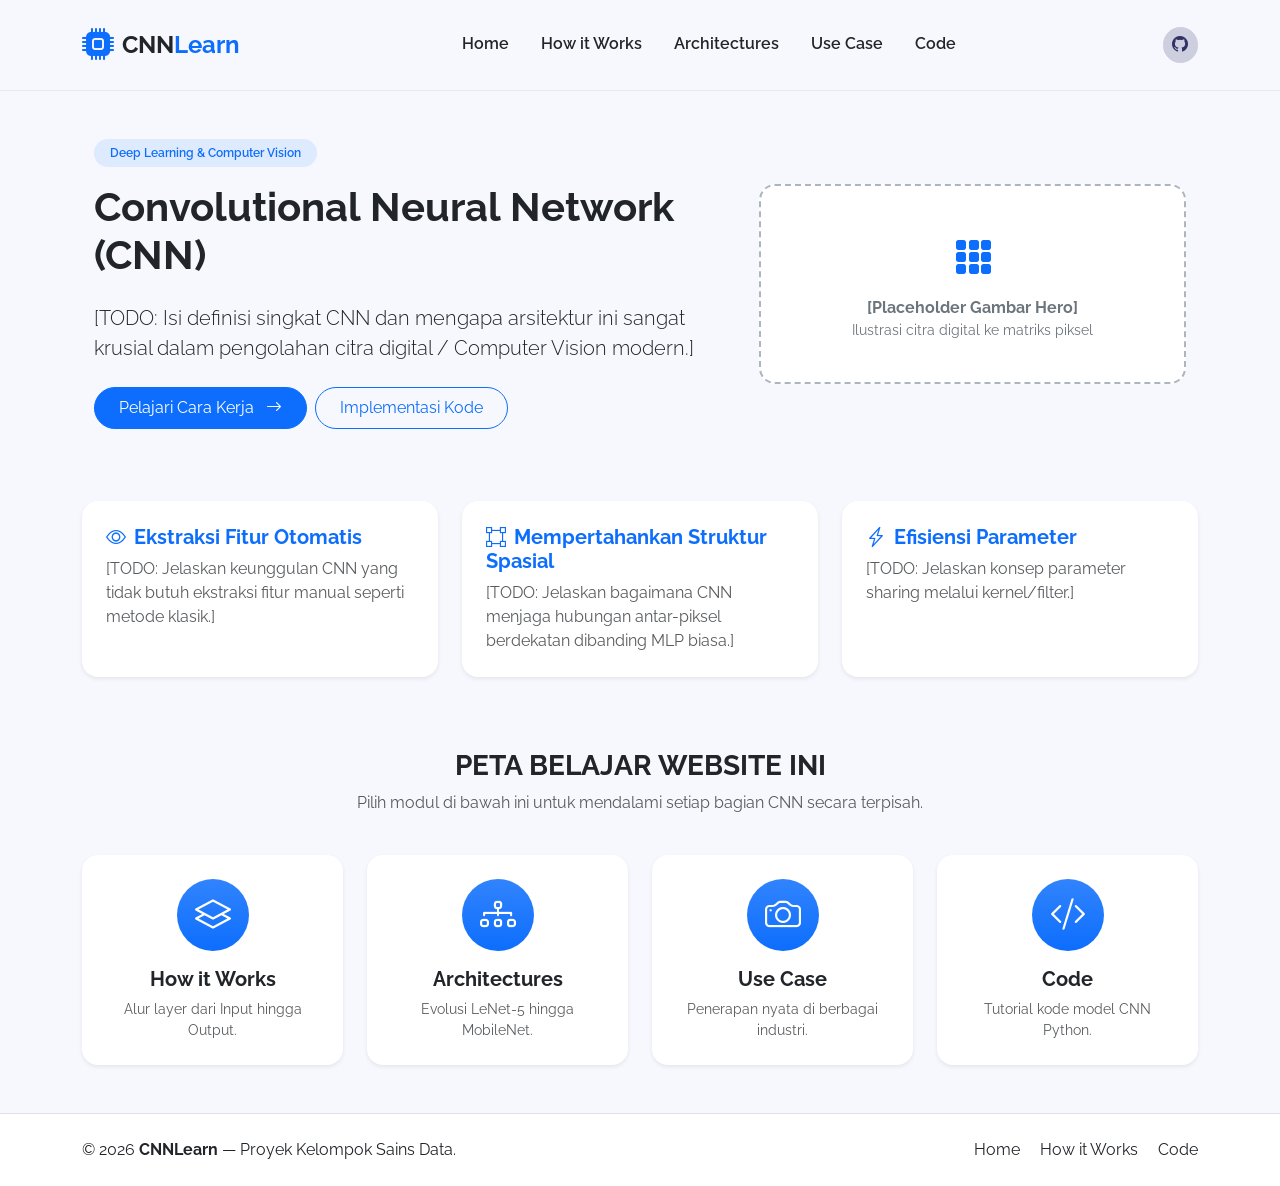
==== index.html @ b04a5b9d "update template" ====
<!doctype html>
<html lang="id" class="h-100">

<head>
    <meta charset="utf-8">
    <meta name="viewport" content="width=device-width, initial-scale=1, shrink-to-fit=no">
    <title>Home | Pengenalan CNN</title>
    <link href="https://cdn.jsdelivr.net/npm/bootstrap@5.2.3/dist/css/bootstrap.min.css" rel="stylesheet">
    <link rel="stylesheet" href="https://cdn.jsdelivr.net/npm/bootstrap-icons@1.10.2/font/bootstrap-icons.css">
    <link href="https://fonts.googleapis.com/css?family=Raleway:300,400,500,600,700,800&display=swap" rel="stylesheet">
    <link rel="stylesheet" href="assets/css/style.css">
</head>

<body class="d-flex flex-column h-100">
    <!-- Navbar -->
    <nav class="navbar navbar-expand-lg navbar-light py-3 bg-nav sticky-top">
        <div class="container">
            <a class="navbar-brand d-flex align-items-center" href="index.html">
                <i class="bi bi-cpu-fill text-primary fs-2 me-2"></i>
                <span class="text-body fs-4 fw-bolder">CNN<span class="text-primary">Learn</span></span>
            </a>
            <button class="navbar-toggler" type="button" data-bs-toggle="collapse"
                data-bs-target="#navbarSupportedContent">
                <span class="navbar-toggler-icon"></span>
            </button>
            <div class="collapse navbar-collapse py-3 py-lg-1" id="navbarSupportedContent">
                <ul class="navbar-nav mx-auto mb-2 mb-lg-0">
                    <li class="nav-item"><a class="nav-link mx-2" href="index.html">Home</a></li>
                    <li class="nav-item"><a class="nav-link mx-2" href="how_it_works.html">How it Works</a></li>
                    <li class="nav-item"><a class="nav-link mx-2" href="architectures.html">Architectures</a></li>
                    <li class="nav-item"><a class="nav-link mx-2" href="use_case.html">Use Case</a></li>
                    <li class="nav-item"><a class="nav-link mx-2" href="code.html">Code</a></li>
                </ul>
                <div class="d-flex mt-3 ms-2 mt-lg-0 ms-lg-0">
                    <a href="https://github.com/" target="_blank" class="btn btn-social-media"
                        title="Repository GitHub">
                        <i class="bi bi-github"></i>
                    </a>
                </div>
            </div>
        </div>
    </nav>

    <!-- Main Content -->
    <main class="flex-shrink-0">
        <!-- Hero Section -->
        <div class="container col-xxl-8 px-4 py-5">
            <div class="row flex-lg-row-reverse align-items-center g-5">
                <div class="col-lg-5">
                    <!-- TODO: Ganti div ini dengan tag <img src="assets/img/home/hero-cnn.png" class="img-fluid rounded-4 shadow-sm"> -->
                    <div class="img-placeholder bg-white">
                        <i class="bi bi-grid-3x3-gap-fill text-primary fs-1 mb-2"></i>
                        <strong>[Placeholder Gambar Hero]</strong>
                        <small>Ilustrasi citra digital ke matriks piksel</small>
                    </div>
                </div>
                <div class="col-lg-7">
                    <span
                        class="badge bg-primary bg-opacity-10 text-primary px-3 py-2 rounded-pill mb-3 fw-semibold">Deep
                        Learning & Computer Vision</span>
                    <h1 class="fw-bold lh-2 mb-4">Convolutional Neural Network (CNN)</h1>
                    <p class="lead mb-4">[TODO: Isi definisi singkat CNN dan mengapa arsitektur ini sangat krusial dalam
                        pengolahan citra digital / Computer Vision modern.]</p>
                    <div class="d-grid gap-2 d-md-flex justify-content-md-start">
                        <a href="how_it_works.html" class="btn btn-primary rounded-pill px-4 py-2">
                            Pelajari Cara Kerja <i class="bi bi-arrow-right ms-2"></i>
                        </a>
                        <a href="code.html" class="btn btn-outline-primary rounded-pill px-4 py-2">
                            Implementasi Kode
                        </a>
                    </div>
                </div>
            </div>
        </div>

        <!-- Mengapa CNN Penting -->
        <div class="container py-4">
            <div class="row g-4">
                <div class="col-md-4">
                    <div class="card h-100 border-0 rounded-4 shadow-sm p-4">
                        <h5 class="fw-bold text-primary"><i class="bi bi-eye me-2"></i>Ekstraksi Fitur Otomatis</h5>
                        <p class="text-muted mb-0">[TODO: Jelaskan keunggulan CNN yang tidak butuh ekstraksi fitur
                            manual seperti metode klasik.]</p>
                    </div>
                </div>
                <div class="col-md-4">
                    <div class="card h-100 border-0 rounded-4 shadow-sm p-4">
                        <h5 class="fw-bold text-primary"><i class="bi bi-bounding-box me-2"></i>Mempertahankan Struktur
                            Spasial</h5>
                        <p class="text-muted mb-0">[TODO: Jelaskan bagaimana CNN menjaga hubungan antar-piksel
                            berdekatan dibanding MLP biasa.]</p>
                    </div>
                </div>
                <div class="col-md-4">
                    <div class="card h-100 border-0 rounded-4 shadow-sm p-4">
                        <h5 class="fw-bold text-primary"><i class="bi bi-lightning-charge me-2"></i>Efisiensi Parameter
                        </h5>
                        <p class="text-muted mb-0">[TODO: Jelaskan konsep parameter sharing melalui kernel/filter.]</p>
                    </div>
                </div>
            </div>
        </div>

        <!-- Rangkuman Perjalanan Belajar -->
        <div class="container text-center py-5">
            <div class="row mb-4">
                <div class="col-lg-8 mx-auto">
                    <h3 class="fw-bold mb-2">PETA BELAJAR WEBSITE INI</h3>
                    <p class="text-muted">Pilih modul di bawah ini untuk mendalami setiap bagian CNN secara terpisah.
                    </p>
                </div>
            </div>
            <div class="row g-4">
                <div class="col-md-6 col-lg-3">
                    <a href="how_it_works.html" class="text-decoration-none text-dark">
                        <div class="card h-100 border-0 rounded-4 shadow-sm card-hover p-4">
                            <div class="feature-icon-1 bg-primary bg-gradient mb-3 mx-auto"><i class="bi bi-layers"></i>
                            </div>
                            <h5 class="fw-bold">How it Works</h5>
                            <p class="text-muted small mb-0">Alur layer dari Input hingga Output.</p>
                        </div>
                    </a>
                </div>
                <div class="col-md-6 col-lg-3">
                    <a href="architectures.html" class="text-decoration-none text-dark">
                        <div class="card h-100 border-0 rounded-4 shadow-sm card-hover p-4">
                            <div class="feature-icon-1 bg-primary bg-gradient mb-3 mx-auto"><i
                                    class="bi bi-diagram-3"></i></div>
                            <h5 class="fw-bold">Architectures</h5>
                            <p class="text-muted small mb-0">Evolusi LeNet-5 hingga MobileNet.</p>
                        </div>
                    </a>
                </div>
                <div class="col-md-6 col-lg-3">
                    <a href="use_case.html" class="text-decoration-none text-dark">
                        <div class="card h-100 border-0 rounded-4 shadow-sm card-hover p-4">
                            <div class="feature-icon-1 bg-primary bg-gradient mb-3 mx-auto"><i class="bi bi-camera"></i>
                            </div>
                            <h5 class="fw-bold">Use Case</h5>
                            <p class="text-muted small mb-0">Penerapan nyata di berbagai industri.</p>
                        </div>
                    </a>
                </div>
                <div class="col-md-6 col-lg-3">
                    <a href="code.html" class="text-decoration-none text-dark">
                        <div class="card h-100 border-0 rounded-4 shadow-sm card-hover p-4">
                            <div class="feature-icon-1 bg-primary bg-gradient mb-3 mx-auto"><i
                                    class="bi bi-code-slash"></i></div>
                            <h5 class="fw-bold">Code</h5>
                            <p class="text-muted small mb-0">Tutorial kode model CNN Python.</p>
                        </div>
                    </a>
                </div>
            </div>
        </div>
    </main>

    <!-- Footer -->
    <footer class="footer mt-auto py-4 bg-white border-top">
        <div class="container">
            <div class="d-flex flex-column flex-md-row align-items-center text-body">
                <div class="copyright text-center mb-2 mb-md-0">&copy; 2026 <strong>CNNLearn</strong> — Proyek Kelompok
                    Sains Data.</div>
                <div class="link ms-md-auto">
                    <a href="index.html" class="me-3 text-dark text-decoration-none">Home</a>
                    <a href="how_it_works.html" class="me-3 text-dark text-decoration-none">How it Works</a>
                    <a href="code.html" class="text-dark text-decoration-none">Code</a>
                </div>
            </div>
        </div>
    </footer>

    <script src="https://cdn.jsdelivr.net/npm/bootstrap@5.2.3/dist/js/bootstrap.bundle.min.js"></script>
</body>

</html>
---- assets/css/style.css ----
body {
  font-family: 'Raleway', sans-serif;
  background: #f6f8fd;
  color: #212529;
}

.bg-nav {
  background-color: #f6f8fd;
  border-bottom: 1px solid rgba(0, 0, 0, 0.06);
}

.hr-dotted {
  border-top: 1px dotted;
  opacity: 0.25;
}

/* Navbar Link & Indikator Halaman Aktif */
.navbar-light .navbar-nav .nav-link {
  color: #212529 !important;
  font-size: 16px;
  font-weight: 600;
  transition: all 0.3s;
  border-bottom: 2px solid transparent;
}

.navbar-light .navbar-nav .nav-link:hover,
.navbar-light .navbar-nav .nav-link.active {
  color: #0d6efd !important;
  border-bottom: 2px solid #0d6efd;
}

/* Ikon Fitur Bulat */
.feature-icon-1 {
  display: inline-flex;
  align-items: center;
  justify-content: center;
  width: 4.5rem;
  height: 4.5rem;
  font-size: 2.25rem;
  color: #fff;
  border-radius: 100%;
}

/* Step Badge untuk Halaman How it Works */
.step-number {
  width: 2.5rem;
  height: 2.5rem;
  display: inline-flex;
  align-items: center;
  justify-content: center;
  border-radius: 50%;
  font-weight: 700;
  background-color: #0d6efd;
  color: #fff;
}

/* Tombol GitHub di Navbar */
.btn-social-media {
  color: #31316a;
  background-color: #cdcfdf;
  border-color: #cdcfdf;
  width: 2.2rem;
  height: 2.2rem;
  text-align: center;
  display: inline-flex;
  align-items: center;
  justify-content: center;
  border-radius: 100%;
  transition: all 0.3s;
}

.btn-social-media:hover {
  color: #fff;
  background-color: #0d6efd;
  border-color: #0d6efd;
}

/* Hover Card */
.card-hover {
  transition: transform 0.25s ease, box-shadow 0.25s ease;
}

.card-hover:hover {
  transform: translateY(-4px);
  box-shadow: 0 0.5rem 1.25rem rgba(13, 110, 253, 0.1) !important;
}

/* Placeholder Gambar agar Rapi Sebelum Diisi */
.img-placeholder {
  background-color: #e9ecef;
  border: 2px dashed #adb5bd;
  border-radius: 1rem;
  min-height: 200px;
  display: flex;
  flex-direction: column;
  align-items: center;
  justify-content: center;
  color: #6c757d;
  padding: 1.5rem;
  text-align: center;
}

/* Blok Kode Python */
pre.code-block {
  background-color: #1e293b;
  color: #f8fafc;
  padding: 1.25rem;
  border-radius: 0.75rem;
  font-size: 0.9rem;
  overflow-x: auto;
  margin-bottom: 0;
}

/* Footer */
.footer .copyright a {
  color: #0d6efd;
  text-decoration: none;
}
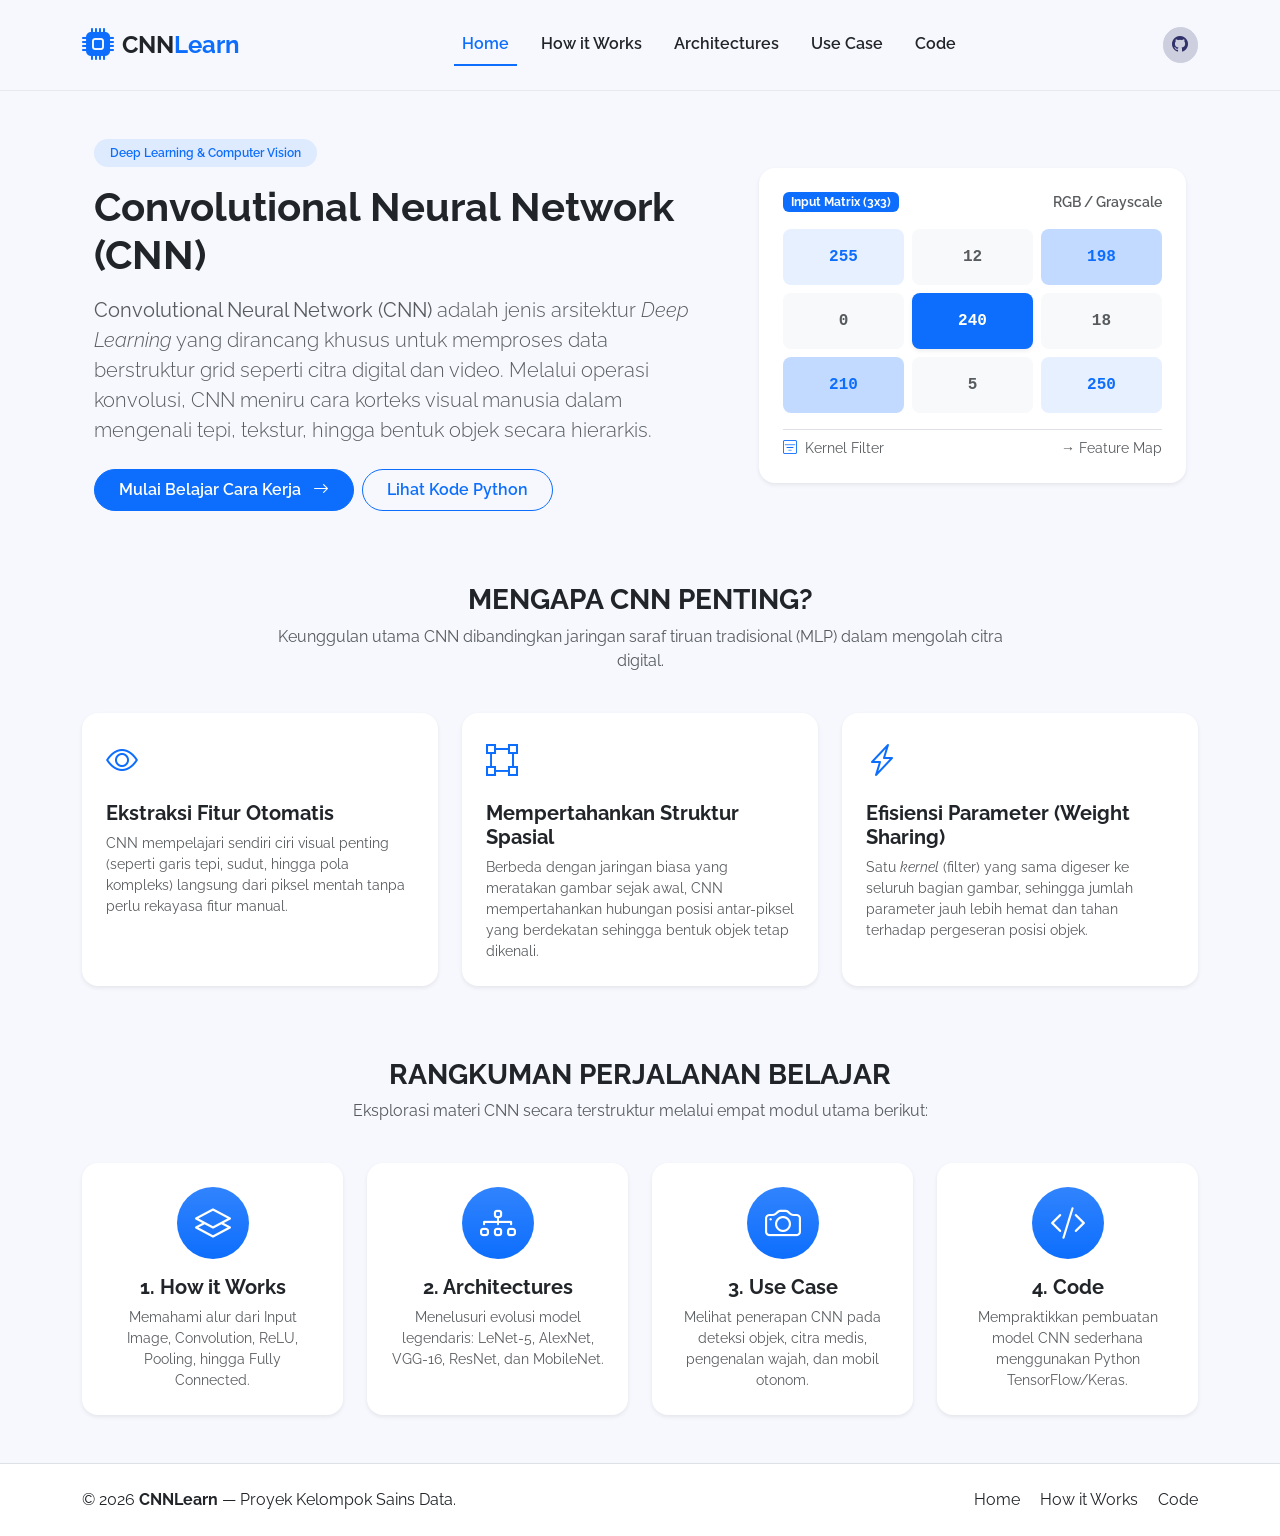
==== commit 5a38a755: "Update Isi Home & Code" ====
--- a/index.html
+++ b/index.html
@@ -4,7 +4,10 @@
 <head>
     <meta charset="utf-8">
     <meta name="viewport" content="width=device-width, initial-scale=1, shrink-to-fit=no">
+    <meta name="description" content="Media Pembelajaran Interaktif Convolutional Neural Network (CNN)">
+    <meta name="author" content="Tim Sains Data">
     <title>Home | Pengenalan CNN</title>
+
     <link href="https://cdn.jsdelivr.net/npm/bootstrap@5.2.3/dist/css/bootstrap.min.css" rel="stylesheet">
     <link rel="stylesheet" href="https://cdn.jsdelivr.net/npm/bootstrap-icons@1.10.2/font/bootstrap-icons.css">
     <link href="https://fonts.googleapis.com/css?family=Raleway:300,400,500,600,700,800&display=swap" rel="stylesheet">
@@ -19,21 +22,19 @@
                 <i class="bi bi-cpu-fill text-primary fs-2 me-2"></i>
                 <span class="text-body fs-4 fw-bolder">CNN<span class="text-primary">Learn</span></span>
             </a>
-            <button class="navbar-toggler" type="button" data-bs-toggle="collapse"
-                data-bs-target="#navbarSupportedContent">
+            <button class="navbar-toggler" type="button" data-bs-toggle="collapse" data-bs-target="#navbarSupportedContent">
                 <span class="navbar-toggler-icon"></span>
             </button>
             <div class="collapse navbar-collapse py-3 py-lg-1" id="navbarSupportedContent">
                 <ul class="navbar-nav mx-auto mb-2 mb-lg-0">
-                    <li class="nav-item"><a class="nav-link mx-2" href="index.html">Home</a></li>
+                    <li class="nav-item"><a class="nav-link mx-2 active" href="index.html">Home</a></li>
                     <li class="nav-item"><a class="nav-link mx-2" href="how_it_works.html">How it Works</a></li>
                     <li class="nav-item"><a class="nav-link mx-2" href="architectures.html">Architectures</a></li>
                     <li class="nav-item"><a class="nav-link mx-2" href="use_case.html">Use Case</a></li>
                     <li class="nav-item"><a class="nav-link mx-2" href="code.html">Code</a></li>
                 </ul>
                 <div class="d-flex mt-3 ms-2 mt-lg-0 ms-lg-0">
-                    <a href="https://github.com/" target="_blank" class="btn btn-social-media"
-                        title="Repository GitHub">
+                    <a href="https://github.com/Nata5376/Belajar_Project_Remote_K.05" target="_blank" class="btn btn-social-media" title="Repository GitHub">
                         <i class="bi bi-github"></i>
                     </a>
                 </div>
@@ -43,111 +44,144 @@
 
     <!-- Main Content -->
     <main class="flex-shrink-0">
-        <!-- Hero Section -->
-        <div class="container col-xxl-8 px-4 py-5">
+        <!-- 1. Hero Section -->
+        <div class="container col-xxl-9 px-4 py-5">
             <div class="row flex-lg-row-reverse align-items-center g-5">
+                <!-- Ilustrasi Matriks Piksel (Siap Tampil Tanpa File Gambar Eksternal) -->
                 <div class="col-lg-5">
-                    <!-- TODO: Ganti div ini dengan tag <img src="assets/img/home/hero-cnn.png" class="img-fluid rounded-4 shadow-sm"> -->
-                    <div class="img-placeholder bg-white">
-                        <i class="bi bi-grid-3x3-gap-fill text-primary fs-1 mb-2"></i>
-                        <strong>[Placeholder Gambar Hero]</strong>
-                        <small>Ilustrasi citra digital ke matriks piksel</small>
-                    </div>
-                </div>
+                    <div class="card border-0 rounded-4 shadow-sm p-4 bg-white">
+                        <div class="d-flex justify-content-between align-items-center mb-3">
+                            <span class="badge bg-primary">Input Matrix (3x3)</span>
+                            <span class="text-muted small fw-semibold">RGB / Grayscale</span>
+                        </div>
+                        <div class="row g-2 text-center fw-bold font-monospace">
+                            <div class="col-4"><div class="p-3 rounded-3 bg-primary bg-opacity-10 text-primary">255</div></div>
+                            <div class="col-4"><div class="p-3 rounded-3 bg-light text-muted">12</div></div>
+                            <div class="col-4"><div class="p-3 rounded-3 bg-primary bg-opacity-25 text-primary">198</div></div>
+                            <div class="col-4"><div class="p-3 rounded-3 bg-light text-muted">0</div></div>
+                            <div class="col-4"><div class="p-3 rounded-3 bg-primary text-white shadow-sm">240</div></div>
+                            <div class="col-4"><div class="p-3 rounded-3 bg-light text-muted">18</div></div>
+                            <div class="col-4"><div class="p-3 rounded-3 bg-primary bg-opacity-25 text-primary">210</div></div>
+                            <div class="col-4"><div class="p-3 rounded-3 bg-light text-muted">5</div></div>
+                            <div class="col-4"><div class="p-3 rounded-3 bg-primary bg-opacity-10 text-primary">250</div></div>
+                        </div>
+                        <div class="mt-3 pt-2 border-top d-flex justify-content-between align-items-center small text-muted">
+                            <span><i class="bi bi-filter-square text-primary me-1"></i> Kernel Filter</span>
+                            <span>&rarr; Feature Map</span>
+                        </div>
+                    </div>
+                </div>
+
+                <!-- Teks Pengantar Utama -->
                 <div class="col-lg-7">
-                    <span
-                        class="badge bg-primary bg-opacity-10 text-primary px-3 py-2 rounded-pill mb-3 fw-semibold">Deep
-                        Learning & Computer Vision</span>
-                    <h1 class="fw-bold lh-2 mb-4">Convolutional Neural Network (CNN)</h1>
-                    <p class="lead mb-4">[TODO: Isi definisi singkat CNN dan mengapa arsitektur ini sangat krusial dalam
-                        pengolahan citra digital / Computer Vision modern.]</p>
+                    <span class="badge bg-primary bg-opacity-10 text-primary px-3 py-2 rounded-pill mb-3 fw-semibold">
+                        Deep Learning &amp; Computer Vision
+                    </span>
+                    <h1 class="fw-bold lh-2 mb-3">Convolutional Neural Network (CNN)</h1>
+                    <p class="lead text-muted mb-4">
+                        <strong>Convolutional Neural Network (CNN)</strong> adalah jenis arsitektur <em>Deep Learning</em> yang dirancang khusus untuk memproses data berstruktur grid seperti citra digital dan video. Melalui operasi konvolusi, CNN meniru cara korteks visual manusia dalam mengenali tepi, tekstur, hingga bentuk objek secara hierarkis.
+                    </p>
                     <div class="d-grid gap-2 d-md-flex justify-content-md-start">
-                        <a href="how_it_works.html" class="btn btn-primary rounded-pill px-4 py-2">
-                            Pelajari Cara Kerja <i class="bi bi-arrow-right ms-2"></i>
+                        <a href="how_it_works.html" class="btn btn-primary rounded-pill px-4 py-2 fw-semibold">
+                            Mulai Belajar Cara Kerja <i class="bi bi-arrow-right ms-2"></i>
                         </a>
-                        <a href="code.html" class="btn btn-outline-primary rounded-pill px-4 py-2">
-                            Implementasi Kode
+                        <a href="code.html" class="btn btn-outline-primary rounded-pill px-4 py-2 fw-semibold">
+                            Lihat Kode Python
                         </a>
                     </div>
                 </div>
             </div>
         </div>
 
-        <!-- Mengapa CNN Penting -->
+        <!-- 2. Mengapa CNN Penting untuk Computer Vision -->
         <div class="container py-4">
+            <div class="row mb-4">
+                <div class="col-lg-8 mx-auto text-center">
+                    <h3 class="fw-bold mb-2">MENGAPA CNN PENTING?</h3>
+                    <p class="text-muted">Keunggulan utama CNN dibandingkan jaringan saraf tiruan tradisional (MLP) dalam mengolah citra digital.</p>
+                </div>
+            </div>
             <div class="row g-4">
                 <div class="col-md-4">
                     <div class="card h-100 border-0 rounded-4 shadow-sm p-4">
-                        <h5 class="fw-bold text-primary"><i class="bi bi-eye me-2"></i>Ekstraksi Fitur Otomatis</h5>
-                        <p class="text-muted mb-0">[TODO: Jelaskan keunggulan CNN yang tidak butuh ekstraksi fitur
-                            manual seperti metode klasik.]</p>
+                        <div class="mb-3 text-primary fs-2"><i class="bi bi-eye"></i></div>
+                        <h5 class="fw-bold">Ekstraksi Fitur Otomatis</h5>
+                        <p class="text-muted small mb-0">
+                            CNN mempelajari sendiri ciri visual penting (seperti garis tepi, sudut, hingga pola kompleks) langsung dari piksel mentah tanpa perlu rekayasa fitur manual.
+                        </p>
                     </div>
                 </div>
                 <div class="col-md-4">
                     <div class="card h-100 border-0 rounded-4 shadow-sm p-4">
-                        <h5 class="fw-bold text-primary"><i class="bi bi-bounding-box me-2"></i>Mempertahankan Struktur
-                            Spasial</h5>
-                        <p class="text-muted mb-0">[TODO: Jelaskan bagaimana CNN menjaga hubungan antar-piksel
-                            berdekatan dibanding MLP biasa.]</p>
+                        <div class="mb-3 text-primary fs-2"><i class="bi bi-bounding-box"></i></div>
+                        <h5 class="fw-bold">Mempertahankan Struktur Spasial</h5>
+                        <p class="text-muted small mb-0">
+                            Berbeda dengan jaringan biasa yang meratakan gambar sejak awal, CNN mempertahankan hubungan posisi antar-piksel yang berdekatan sehingga bentuk objek tetap dikenali.
+                        </p>
                     </div>
                 </div>
                 <div class="col-md-4">
                     <div class="card h-100 border-0 rounded-4 shadow-sm p-4">
-                        <h5 class="fw-bold text-primary"><i class="bi bi-lightning-charge me-2"></i>Efisiensi Parameter
-                        </h5>
-                        <p class="text-muted mb-0">[TODO: Jelaskan konsep parameter sharing melalui kernel/filter.]</p>
-                    </div>
-                </div>
-            </div>
-        </div>
-
-        <!-- Rangkuman Perjalanan Belajar -->
+                        <div class="mb-3 text-primary fs-2"><i class="bi bi-lightning-charge"></i></div>
+                        <h5 class="fw-bold">Efisiensi Parameter (Weight Sharing)</h5>
+                        <p class="text-muted small mb-0">
+                            Satu <em>kernel</em> (filter) yang sama digeser ke seluruh bagian gambar, sehingga jumlah parameter jauh lebih hemat dan tahan terhadap pergeseran posisi objek.
+                        </p>
+                    </div>
+                </div>
+            </div>
+        </div>
+
+        <!-- 3. Rangkuman Perjalanan Belajar -->
         <div class="container text-center py-5">
             <div class="row mb-4">
                 <div class="col-lg-8 mx-auto">
-                    <h3 class="fw-bold mb-2">PETA BELAJAR WEBSITE INI</h3>
-                    <p class="text-muted">Pilih modul di bawah ini untuk mendalami setiap bagian CNN secara terpisah.
-                    </p>
+                    <h3 class="fw-bold mb-2">RANGKUMAN PERJALANAN BELAJAR</h3>
+                    <p class="text-muted">Eksplorasi materi CNN secara terstruktur melalui empat modul utama berikut:</p>
                 </div>
             </div>
             <div class="row g-4">
                 <div class="col-md-6 col-lg-3">
                     <a href="how_it_works.html" class="text-decoration-none text-dark">
                         <div class="card h-100 border-0 rounded-4 shadow-sm card-hover p-4">
-                            <div class="feature-icon-1 bg-primary bg-gradient mb-3 mx-auto"><i class="bi bi-layers"></i>
-                            </div>
-                            <h5 class="fw-bold">How it Works</h5>
-                            <p class="text-muted small mb-0">Alur layer dari Input hingga Output.</p>
+                            <div class="feature-icon-1 bg-primary bg-gradient mb-3 mx-auto">
+                                <i class="bi bi-layers"></i>
+                            </div>
+                            <h5 class="fw-bold">1. How it Works</h5>
+                            <p class="text-muted small mb-0">Memahami alur dari Input Image, Convolution, ReLU, Pooling, hingga Fully Connected.</p>
                         </div>
                     </a>
                 </div>
                 <div class="col-md-6 col-lg-3">
                     <a href="architectures.html" class="text-decoration-none text-dark">
                         <div class="card h-100 border-0 rounded-4 shadow-sm card-hover p-4">
-                            <div class="feature-icon-1 bg-primary bg-gradient mb-3 mx-auto"><i
-                                    class="bi bi-diagram-3"></i></div>
-                            <h5 class="fw-bold">Architectures</h5>
-                            <p class="text-muted small mb-0">Evolusi LeNet-5 hingga MobileNet.</p>
+                            <div class="feature-icon-1 bg-primary bg-gradient mb-3 mx-auto">
+                                <i class="bi bi-diagram-3"></i>
+                            </div>
+                            <h5 class="fw-bold">2. Architectures</h5>
+                            <p class="text-muted small mb-0">Menelusuri evolusi model legendaris: LeNet-5, AlexNet, VGG-16, ResNet, dan MobileNet.</p>
                         </div>
                     </a>
                 </div>
                 <div class="col-md-6 col-lg-3">
                     <a href="use_case.html" class="text-decoration-none text-dark">
                         <div class="card h-100 border-0 rounded-4 shadow-sm card-hover p-4">
-                            <div class="feature-icon-1 bg-primary bg-gradient mb-3 mx-auto"><i class="bi bi-camera"></i>
-                            </div>
-                            <h5 class="fw-bold">Use Case</h5>
-                            <p class="text-muted small mb-0">Penerapan nyata di berbagai industri.</p>
+                            <div class="feature-icon-1 bg-primary bg-gradient mb-3 mx-auto">
+                                <i class="bi bi-camera"></i>
+                            </div>
+                            <h5 class="fw-bold">3. Use Case</h5>
+                            <p class="text-muted small mb-0">Melihat penerapan CNN pada deteksi objek, citra medis, pengenalan wajah, dan mobil otonom.</p>
                         </div>
                     </a>
                 </div>
                 <div class="col-md-6 col-lg-3">
                     <a href="code.html" class="text-decoration-none text-dark">
                         <div class="card h-100 border-0 rounded-4 shadow-sm card-hover p-4">
-                            <div class="feature-icon-1 bg-primary bg-gradient mb-3 mx-auto"><i
-                                    class="bi bi-code-slash"></i></div>
-                            <h5 class="fw-bold">Code</h5>
-                            <p class="text-muted small mb-0">Tutorial kode model CNN Python.</p>
+                            <div class="feature-icon-1 bg-primary bg-gradient mb-3 mx-auto">
+                                <i class="bi bi-code-slash"></i>
+                            </div>
+                            <h5 class="fw-bold">4. Code</h5>
+                            <p class="text-muted small mb-0">Mempraktikkan pembuatan model CNN sederhana menggunakan Python TensorFlow/Keras.</p>
                         </div>
                     </a>
                 </div>
@@ -159,8 +193,7 @@
     <footer class="footer mt-auto py-4 bg-white border-top">
         <div class="container">
             <div class="d-flex flex-column flex-md-row align-items-center text-body">
-                <div class="copyright text-center mb-2 mb-md-0">&copy; 2026 <strong>CNNLearn</strong> — Proyek Kelompok
-                    Sains Data.</div>
+                <div class="copyright text-center mb-2 mb-md-0">&copy; 2026 <strong>CNNLearn</strong> — Proyek Kelompok Sains Data.</div>
                 <div class="link ms-md-auto">
                     <a href="index.html" class="me-3 text-dark text-decoration-none">Home</a>
                     <a href="how_it_works.html" class="me-3 text-dark text-decoration-none">How it Works</a>
@@ -172,5 +205,4 @@
 
     <script src="https://cdn.jsdelivr.net/npm/bootstrap@5.2.3/dist/js/bootstrap.bundle.min.js"></script>
 </body>
-
 </html>
